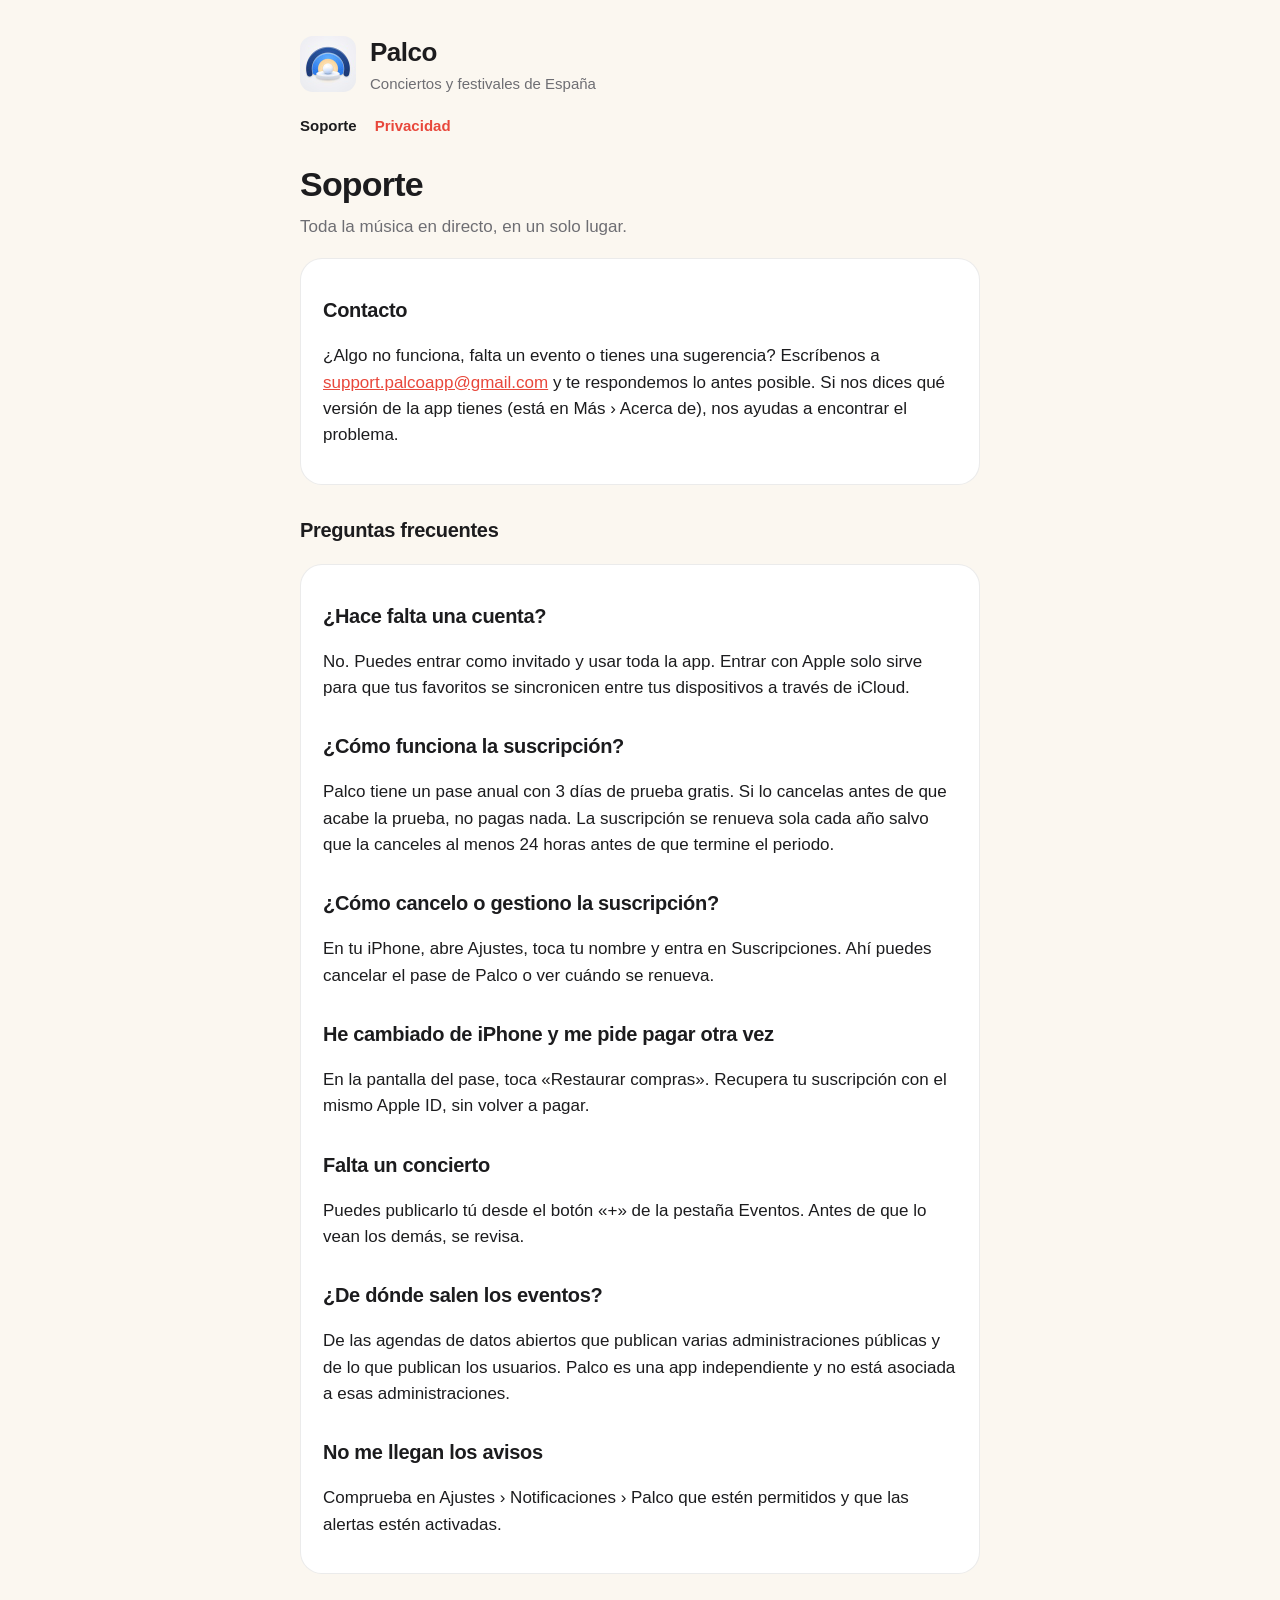
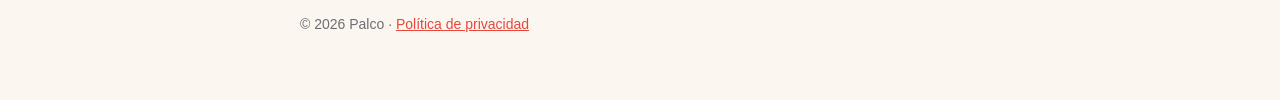
==== index.html @ df62a6de "Create index.html" ====
<!doctype html>
<html lang="es">
<head>
  <meta charset="utf-8">
  <meta name="viewport" content="width=device-width, initial-scale=1">
  <title>Palco · Soporte</title>
  <meta name="description" content="Ayuda y contacto de Palco, la agenda de conciertos y festivales de España.">
  <link rel="stylesheet" href="estilo.css">
</head>
<body>
<main>
  <header>
    <a href="./" class="icono" aria-label="Palco"></a>
    <div>
      <div class="marca">Palco</div>
      <div class="lema">Conciertos y festivales de España</div>
    </div>
  </header>
  <nav>
    <a href="./" aria-current="page">Soporte</a>
    <a href="privacidad.html">Privacidad</a>
  </nav>

  <h1>Soporte</h1>
  <p class="sub">Toda la música en directo, en un solo lugar.</p>

  <div class="tarjeta">
    <h2>Contacto</h2>
    <p>¿Algo no funciona, falta un evento o tienes una sugerencia? Escríbenos a
      <a href="mailto:support.palcoapp@gmail.com">support.palcoapp@gmail.com</a> y te respondemos lo antes posible.
      Si nos dices qué versión de la app tienes (está en Más › Acerca de), nos ayudas a encontrar el problema.</p>
  </div>

  <h2>Preguntas frecuentes</h2>

  <div class="tarjeta">
    <h2>¿Hace falta una cuenta?</h2>
    <p>No. Puedes entrar como invitado y usar toda la app. Entrar con Apple solo sirve para que tus favoritos
      se sincronicen entre tus dispositivos a través de iCloud.</p>

    <h2>¿Cómo funciona la suscripción?</h2>
    <p>Palco tiene un pase anual con 3 días de prueba gratis. Si lo cancelas antes de que acabe la prueba, no pagas nada.
      La suscripción se renueva sola cada año salvo que la canceles al menos 24 horas antes de que termine el periodo.</p>

    <h2>¿Cómo cancelo o gestiono la suscripción?</h2>
    <p>En tu iPhone, abre Ajustes, toca tu nombre y entra en Suscripciones. Ahí puedes cancelar el pase de Palco o ver cuándo se renueva.</p>

    <h2>He cambiado de iPhone y me pide pagar otra vez</h2>
    <p>En la pantalla del pase, toca «Restaurar compras». Recupera tu suscripción con el mismo Apple ID, sin volver a pagar.</p>

    <h2>Falta un concierto</h2>
    <p>Puedes publicarlo tú desde el botón «+» de la pestaña Eventos. Antes de que lo vean los demás, se revisa.</p>

    <h2>¿De dónde salen los eventos?</h2>
    <p>De las agendas de datos abiertos que publican varias administraciones públicas y de lo que publican los usuarios.
      Palco es una app independiente y no está asociada a esas administraciones.</p>

    <h2>No me llegan los avisos</h2>
    <p>Comprueba en Ajustes › Notificaciones › Palco que estén permitidos y que las alertas estén activadas.</p>
  </div>

  <footer>© 2026 Palco · <a href="privacidad.html">Política de privacidad</a></footer>
</main>
</body>
</html>
---- estilo.css ----
:root {
  --fondo: #fbf7f0;
  --tarjeta: #ffffff;
  --texto: #1c1c1e;
  --gris: #6e6e73;
  --rojo: #e8473b;
  --marino: #2b5aa8;
  --borde: rgba(0, 0, 0, 0.08);
}
@media (prefers-color-scheme: dark) {
  :root {
    --fondo: #0d1730;
    --tarjeta: #16223f;
    --texto: #f5f1e8;
    --gris: #a7aec0;
    --rojo: #ff6a5c;
    --marino: #7db5ff;
    --borde: rgba(255, 255, 255, 0.1);
  }
}
* { box-sizing: border-box; }
html { -webkit-text-size-adjust: 100%; }
body {
  margin: 0;
  background: var(--fondo);
  color: var(--texto);
  font: 17px/1.55 -apple-system, BlinkMacSystemFont, "SF Pro Text", "Helvetica Neue", Arial, sans-serif;
}
main { max-width: 720px; margin: 0 auto; padding: 32px 20px 64px; }
header { display: flex; align-items: center; gap: 14px; margin-bottom: 28px; }
header .icono { display: block; width: 56px; height: 56px; border-radius: 13px; flex: none; background: url([data-uri]) center / cover; }
header a { color: inherit; text-decoration: none; }
header .marca { font-weight: 800; font-size: 26px; letter-spacing: -0.5px; }
header .lema { color: var(--gris); font-size: 15px; }
nav { display: flex; gap: 18px; margin: -10px 0 28px; font-weight: 600; font-size: 15px; }
nav a { color: var(--rojo); text-decoration: none; }
nav a[aria-current="page"] { color: var(--texto); }
h1 { font-size: 34px; line-height: 1.15; letter-spacing: -0.8px; margin: 0 0 10px; }
h2 { font-size: 20px; margin: 30px 0 8px; letter-spacing: -0.3px; }
p, li { color: var(--texto); }
.sub { color: var(--gris); margin-top: 0; }
.tarjeta {
  background: var(--tarjeta);
  border: 1px solid var(--borde);
  border-radius: 22px;
  padding: 6px 22px 18px;
  margin: 18px 0;
}
a { color: var(--rojo); }
footer { color: var(--gris); font-size: 14px; margin-top: 40px; }
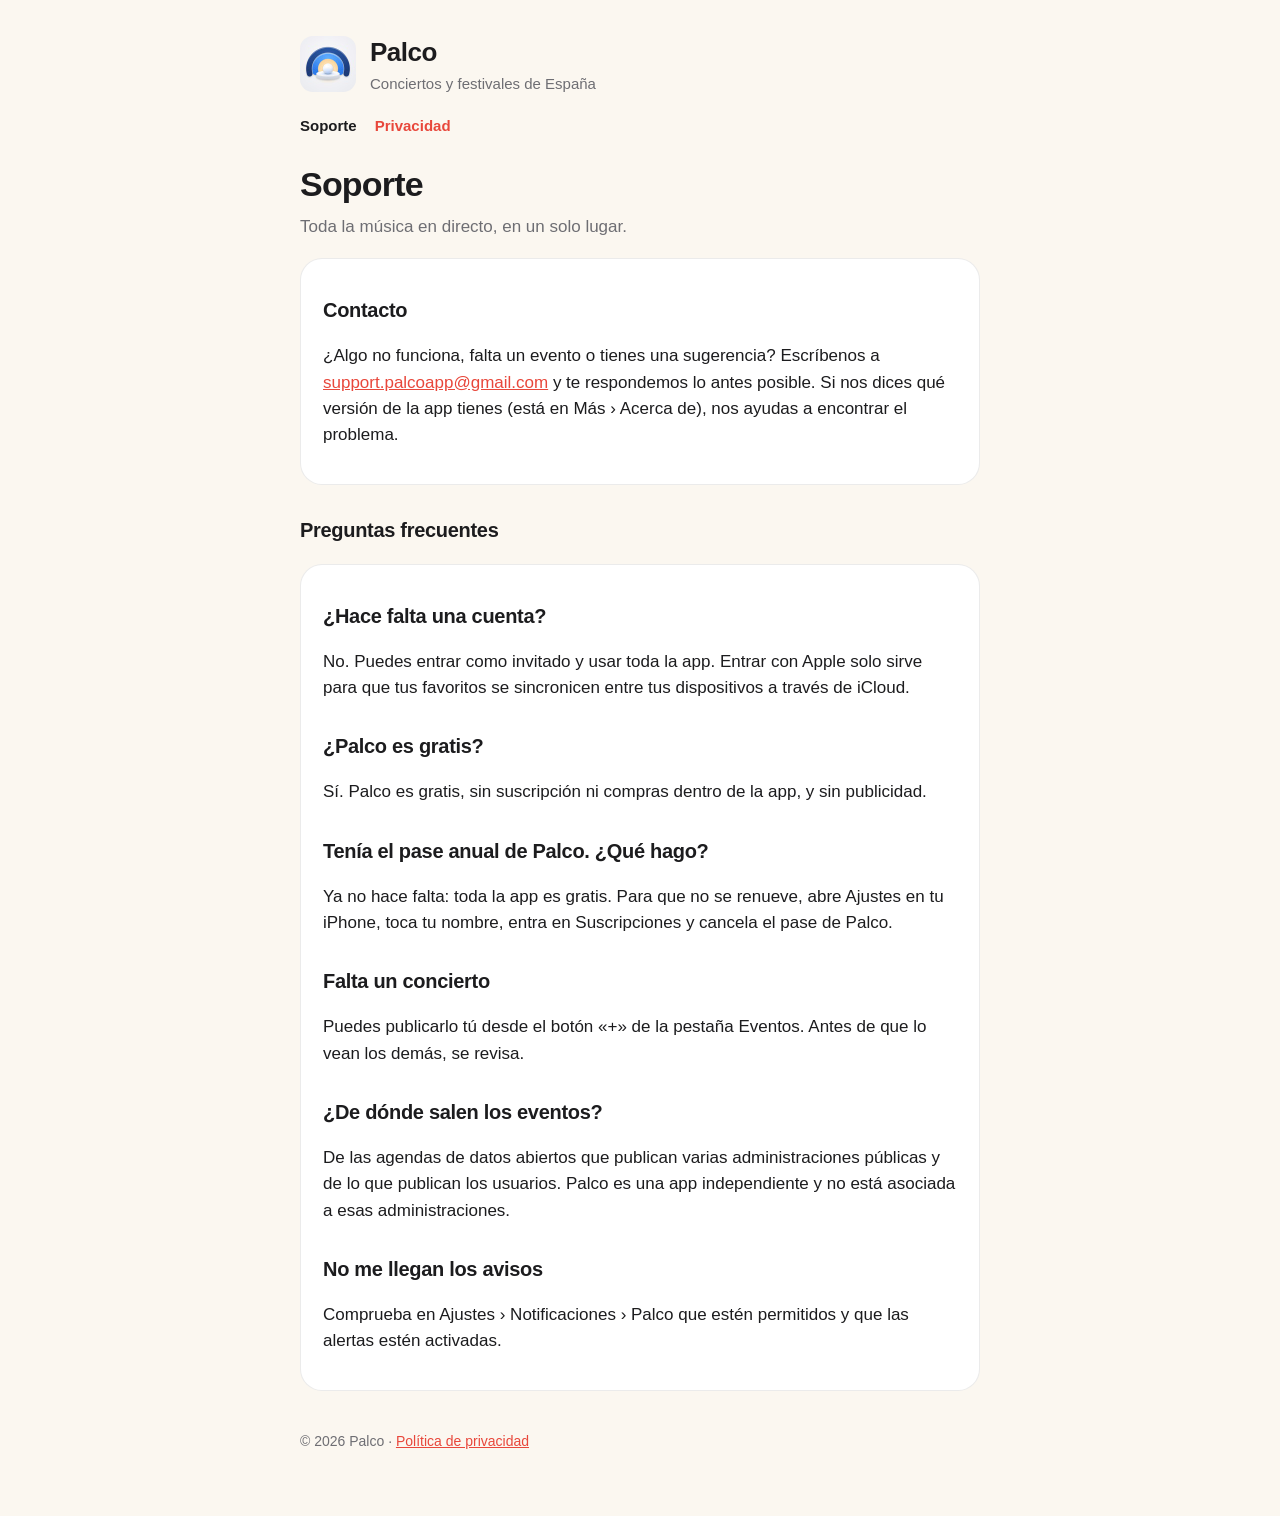
==== commit 8000317c: "Update index.htmlSoporte: Palco ya es gratis, sin suscripción" ====
--- a/index.html
+++ b/index.html
@@ -38,15 +38,12 @@
     <p>No. Puedes entrar como invitado y usar toda la app. Entrar con Apple solo sirve para que tus favoritos
       se sincronicen entre tus dispositivos a través de iCloud.</p>
 
-    <h2>¿Cómo funciona la suscripción?</h2>
-    <p>Palco tiene un pase anual con 3 días de prueba gratis. Si lo cancelas antes de que acabe la prueba, no pagas nada.
-      La suscripción se renueva sola cada año salvo que la canceles al menos 24 horas antes de que termine el periodo.</p>
+    <h2>¿Palco es gratis?</h2>
+    <p>Sí. Palco es gratis, sin suscripción ni compras dentro de la app, y sin publicidad.</p>
 
-    <h2>¿Cómo cancelo o gestiono la suscripción?</h2>
-    <p>En tu iPhone, abre Ajustes, toca tu nombre y entra en Suscripciones. Ahí puedes cancelar el pase de Palco o ver cuándo se renueva.</p>
-
-    <h2>He cambiado de iPhone y me pide pagar otra vez</h2>
-    <p>En la pantalla del pase, toca «Restaurar compras». Recupera tu suscripción con el mismo Apple ID, sin volver a pagar.</p>
+    <h2>Tenía el pase anual de Palco. ¿Qué hago?</h2>
+    <p>Ya no hace falta: toda la app es gratis. Para que no se renueve, abre Ajustes en tu iPhone, toca tu nombre,
+      entra en Suscripciones y cancela el pase de Palco.</p>
 
     <h2>Falta un concierto</h2>
     <p>Puedes publicarlo tú desde el botón «+» de la pestaña Eventos. Antes de que lo vean los demás, se revisa.</p>
